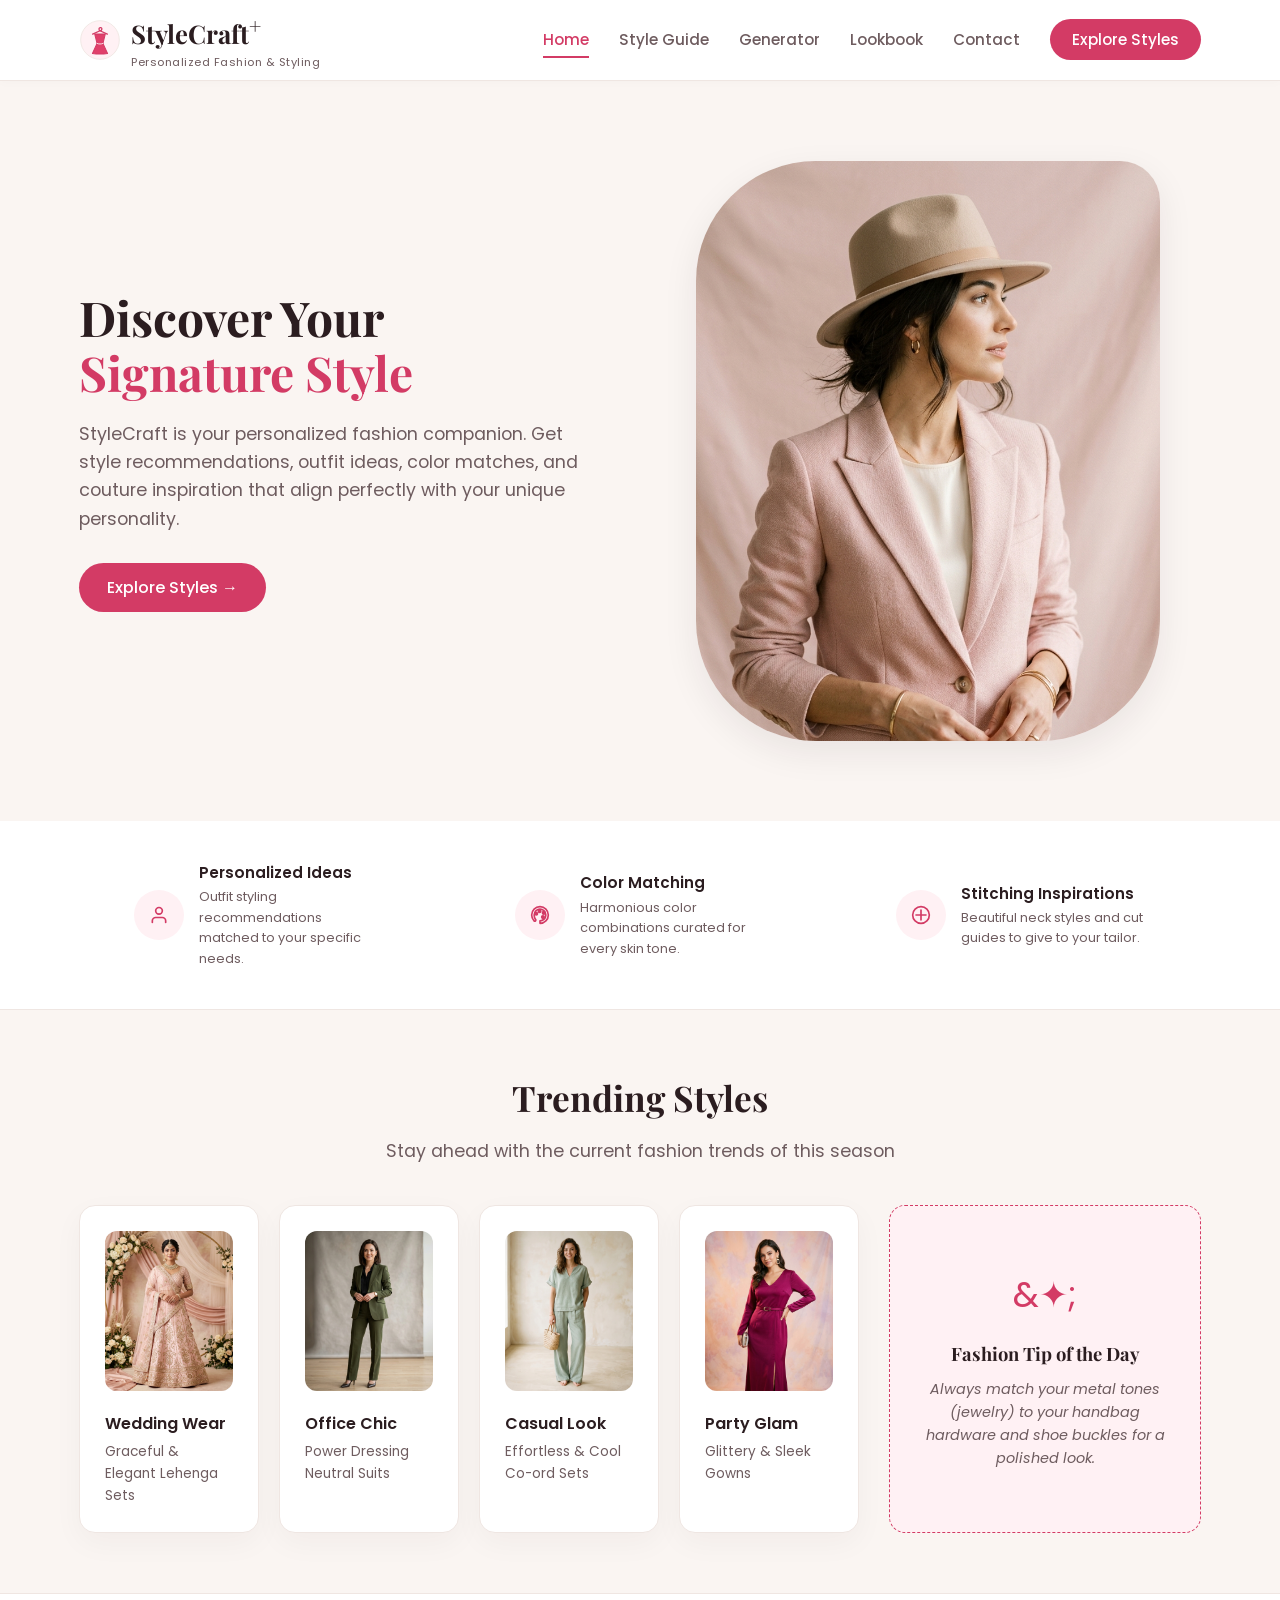
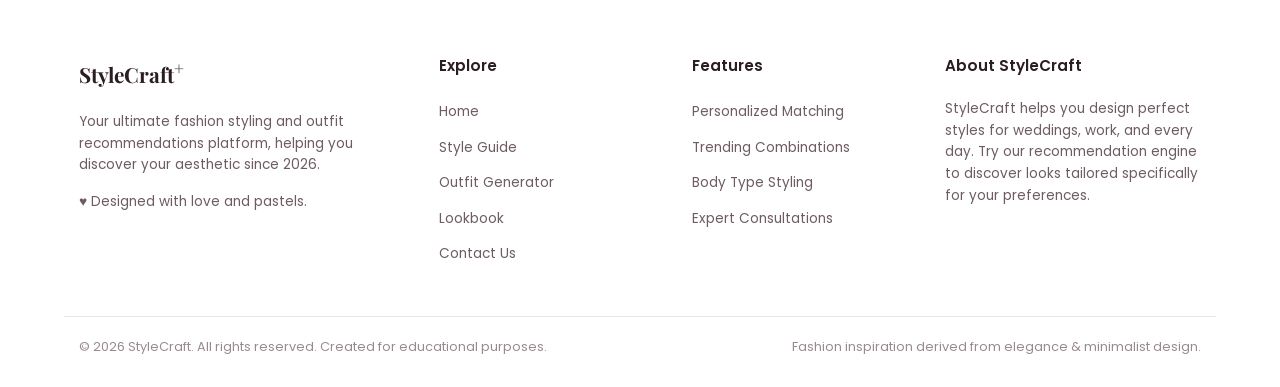
==== index.html @ 84de5fa7 "Initial homepage setup" ====
<!DOCTYPE html>
<html lang="en">
<head>
  <meta charset="UTF-8">
  <meta name="viewport" content="width=device-width, initial-scale=1.0">
  <meta name="description" content="Discover your signature style with StyleCraft. Explore personalized outfit ideas, seasonal fashion guides, and dynamic color combinations tailored for you.">
  <title>StyleCraft – Personalized Fashion & Styling Generator</title>
  
  <!-- Master Stylesheet Link -->
  <link rel="stylesheet" href="css/style.css">
</head>
<body>

  <!-- ==========================================
       HEADER & NAVIGATION
       ========================================== -->
  <header>
    <div class="container nav-container">
      <!-- Website Logo -->
      <a href="index.html" class="logo">
        <img src="images/logo.svg" alt="StyleCraft Logo" style="width: 42px; height: 42px; object-fit: contain;">
        <div class="logo-text">
          <h2>StyleCraft<sup>+</sup></h2>
          <span>Personalized Fashion & Styling</span>
        </div>
      </a>

      <!-- Desktop Navigation Menu -->
      <nav>
        <ul class="nav-menu">
          <li><a href="index.html" class="nav-link active">Home</a></li>
          <li><a href="style-guide.html" class="nav-link">Style Guide</a></li>
          <li><a href="generator.html" class="nav-link">Generator</a></li>
          <li><a href="lookbook.html" class="nav-link">Lookbook</a></li>
          <li><a href="contact.html" class="nav-link">Contact</a></li>
          <li><a href="generator.html" class="nav-cta">Explore Styles</a></li>
        </ul>
      </nav>

      <!-- Hamburger Icon for Mobile Screen Toggle -->
      <button class="hamburger" aria-label="Toggle menu">
        <span></span>
        <span></span>
        <span></span>
      </button>
    </div>
  </header>

  <!-- ==========================================
       HERO SECTION
       ========================================== -->
  <section class="hero">
    <div class="container grid-2">
      <!-- Left side text & introduction -->
      <div class="hero-content">
        <h1>Discover Your <br><span>Signature Style</span></h1>
        <p>StyleCraft is your personalized fashion companion. Get style recommendations, outfit ideas, color matches, and couture inspiration that align perfectly with your unique personality.</p>
        <a href="generator.html" class="btn">Explore Styles &rarr;</a>
      </div>

      <!-- Right side hero banner image -->
      <div class="hero-image-container">
        <div class="hero-image-bg"></div>
        <div class="hero-image">
          <img src="images/hero-model.png" alt="Elegant model wearing pastel pink fashion apparel">
        </div>
      </div>
    </div>
  </section>

  <!-- ==========================================
       FEATURES SECTION (THREE CARDS)
       ========================================== -->
  <section class="features-section">
    <div class="container">
      <div class="features-row">
        <!-- Feature 1 -->
        <div class="feature-item">
          <div class="feature-icon-box">
            <!-- Personalized/User icon -->
            <svg xmlns="http://www.w3.org/2000/svg" width="20" height="20" viewBox="0 0 24 24" fill="none" stroke="currentColor" stroke-width="2" stroke-linecap="round" stroke-linejoin="round">
              <path d="M20 21v-2a4 4 0 0 0-4-4H8a4 4 0 0 0-4 4v2"></path>
              <circle cx="12" cy="7" r="4"></circle>
            </svg>
          </div>
          <div class="feature-info">
            <h4>Personalized Ideas</h4>
            <p>Outfit styling recommendations matched to your specific needs.</p>
          </div>
        </div>

        <!-- Feature 2 -->
        <div class="feature-item">
          <div class="feature-icon-box">
            <!-- Palette icon -->
            <svg xmlns="http://www.w3.org/2000/svg" width="20" height="20" viewBox="0 0 24 24" fill="none" stroke="currentColor" stroke-width="2" stroke-linecap="round" stroke-linejoin="round">
              <path d="M12 22C17.5228 22 22 17.5228 22 12C22 6.47715 17.5228 2 12 2C6.47715 2 2 6.47715 2 12C2 14.7255 3.09032 17.1962 4.85857 19C5.34776 19.4892 6.1388 19.4892 6.62799 19C7.11719 18.5108 7.11719 17.7198 6.62799 17.2306C5.60254 16.2052 5 14.1685 5 12C5 8.13401 8.13401 5 12 5C15.866 5 19 8.13401 19 12C19 15.866 15.866 19 12 19V22Z"></path>
              <circle cx="7.5" cy="10.5" r="1.5" fill="currentColor"></circle>
              <circle cx="11.5" cy="7.5" r="1.5" fill="currentColor"></circle>
              <circle cx="16.5" cy="9.5" r="1.5" fill="currentColor"></circle>
              <circle cx="15.5" cy="14.5" r="1.5" fill="currentColor"></circle>
            </svg>
          </div>
          <div class="feature-info">
            <h4>Color Matching</h4>
            <p>Harmonious color combinations curated for every skin tone.</p>
          </div>
        </div>

        <!-- Feature 3 -->
        <div class="feature-item">
          <div class="feature-icon-box">
            <!-- Thread/Stitch needle icon -->
            <svg xmlns="http://www.w3.org/2000/svg" width="20" height="20" viewBox="0 0 24 24" fill="none" stroke="currentColor" stroke-width="2" stroke-linecap="round" stroke-linejoin="round">
              <path d="M12 22c5.523 0 10-4.477 10-10S17.523 2 12 2 2 6.477 2 12s4.477 10 10 10z"></path>
              <path d="M12 6v12M6 12h12"></path>
            </svg>
          </div>
          <div class="feature-info">
            <h4>Stitching Inspirations</h4>
            <p>Beautiful neck styles and cut guides to give to your tailor.</p>
          </div>
        </div>
      </div>
    </div>
  </section>

  <!-- ==========================================
       TRENDING STYLES & DAILY TIP SECTION
       ========================================== -->
  <section>
    <div class="container">
      <h2 class="section-title">Trending Styles</h2>
      <p class="section-subtitle">Stay ahead with the current fashion trends of this season</p>
      
      <div class="trending-container">
        <!-- 4 Cards Grid of Trending Outfits -->
        <div class="trending-grid">
          <!-- Card 1 (Wedding) -->
          <div class="card trending-card">
            <div class="card-img-wrapper">
              <img src="images/wedding.png" alt="Beautiful pastel wedding attire">
            </div>
            <h4>Wedding Wear</h4>
            <p>Graceful &amp; Elegant Lehenga Sets</p>
          </div>

          <!-- Card 2 (Office) -->
          <div class="card trending-card">
            <div class="card-img-wrapper">
              <img src="images/office.png" alt="Smart casual professional suit">
            </div>
            <h4>Office Chic</h4>
            <p>Power Dressing Neutral Suits</p>
          </div>

          <!-- Card 3 (Casual) -->
          <div class="card trending-card">
            <div class="card-img-wrapper">
              <img src="images/casual.png" alt="Trendy everyday casual top and pants">
            </div>
            <h4>Casual Look</h4>
            <p>Effortless &amp; Cool Co-ord Sets</p>
          </div>

          <!-- Card 4 (Party) -->
          <div class="card trending-card">
            <div class="card-img-wrapper">
              <img src="images/party.png" alt="Gorgeous dark dress for cocktail party">
            </div>
            <h4>Party Glam</h4>
            <p>Glittery &amp; Sleek Gowns</p>
          </div>
        </div>

        <!-- Fashion Tip of the Day Dynamic Widget -->
        <div class="tip-widget">
          <div class="tip-icon">&✦;</div>
          <h4>Fashion Tip of the Day</h4>
          <p id="random-tip-text" class="tip-content">Loading your styling advice...</p>
        </div>
      </div>
    </div>
  </section>

  <!-- ==========================================
       FOOTER
       ========================================== -->
  <footer>
    <div class="container footer-grid">
      <!-- Brand Info -->
      <div class="footer-col">
        <h3>StyleCraft<sup>+</sup></h3>
        <p>Your ultimate fashion styling and outfit recommendations platform, helping you discover your aesthetic since 2026.</p>
        <p>&hearts; Designed with love and pastels.</p>
      </div>

      <!-- Quick Navigation links -->
      <div class="footer-col">
        <h4>Explore</h4>
        <ul class="footer-links">
          <li><a href="index.html">Home</a></li>
          <li><a href="style-guide.html">Style Guide</a></li>
          <li><a href="generator.html">Outfit Generator</a></li>
          <li><a href="lookbook.html">Lookbook</a></li>
          <li><a href="contact.html">Contact Us</a></li>
        </ul>
      </div>

      <!-- Features links -->
      <div class="footer-col">
        <h4>Features</h4>
        <ul class="footer-links">
          <li><a href="generator.html">Personalized Matching</a></li>
          <li><a href="lookbook.html">Trending Combinations</a></li>
          <li><a href="style-guide.html">Body Type Styling</a></li>
          <li><a href="contact.html">Expert Consultations</a></li>
        </ul>
      </div>

      <!-- Sub-tagline block -->
      <div class="footer-col">
        <h4>About StyleCraft</h4>
        <p>StyleCraft helps you design perfect styles for weddings, work, and every day. Try our recommendation engine to discover looks tailored specifically for your preferences.</p>
      </div>
    </div>

    <!-- Bottom copyrights row -->
    <div class="container footer-bottom">
      <p>&copy; 2026 StyleCraft. All rights reserved. Created for educational purposes.</p>
      <p>Fashion inspiration derived from elegance &amp; minimalist design.</p>
    </div>
  </footer>

  <!-- Link to external JS code -->
  <script src="js/script.js"></script>
</body>
</html>
---- css/style.css ----
/* 
  StyleCraft – Personalized Fashion & Styling Generator
  Master Stylesheet (Student-Level, Clean, CSS Variables)
*/

/* --- Google Fonts Import --- */
@import url('https://fonts.googleapis.com/css2?family=Playfair+Display:ital,wght@0,400..900;1,400..900&family=Poppins:wght@300;400;500;600;700&display=swap');

/* --- Root Variables --- */
:root {
  /* Colors */
  --primary-pink: #D33B65;
  --primary-pink-hover: #B82E52;
  --bg-cream: #FAF5F2;
  --bg-white: #FFFFFF;
  --bg-light-pink: #FFF1F4;
  --border-color: #EFE6E2;
  --text-dark: #2B1D20;
  --text-medium: #6E5C5F;
  --text-light: #9B8A8D;
  
  /* Soft Pastel Colors for Swatches */
  --pastel-pink: #F9D9E2;
  --pastel-lavender: #E6DFF2;
  --pastel-beige: #F2EBE1;
  --pastel-sage: #E2ECE4;
  --pastel-navy: #1F2E3D;
  
  /* Fonts */
  --font-serif: 'Playfair Display', Georgia, serif;
  --font-sans: 'Poppins', Helvetica, Arial, sans-serif;
  
  /* Spacing & Transitions */
  --transition-smooth: all 0.3s ease;
  --shadow-subtle: 0 10px 30px rgba(43, 29, 32, 0.04);
  --shadow-medium: 0 12px 35px rgba(43, 29, 32, 0.08);
}

/* --- Base & Reset Styles --- */
* {
  box-sizing: border-box;
  margin: 0;
  padding: 0;
}

body {
  font-family: var(--font-sans);
  background-color: var(--bg-cream);
  color: var(--text-dark);
  line-height: 1.6;
  font-size: 16px;
  overflow-x: hidden;
}

a {
  text-decoration: none;
  color: inherit;
  transition: var(--transition-smooth);
}

img {
  max-width: 100%;
  height: auto;
  display: block;
}

button, select, input, textarea {
  font-family: inherit;
  font-size: inherit;
  outline: none;
}

/* --- Layout Structure --- */
.container {
  width: 90%;
  max-width: 1200px;
  margin: 0 auto;
  padding: 0 15px;
}

section {
  padding: 60px 0;
}

/* --- Typography --- */
h1, h2, h3, h4, h5, h6 {
  font-family: var(--font-serif);
  font-weight: 700;
  color: var(--text-dark);
  margin-bottom: 15px;
}

.section-title {
  text-align: center;
  font-size: 2.2rem;
  margin-bottom: 10px;
}

.section-subtitle {
  text-align: center;
  font-size: 1.1rem;
  color: var(--text-medium);
  margin-bottom: 40px;
}

/* --- Header & Navigation --- */
header {
  background-color: var(--bg-white);
  border-bottom: 1px solid var(--border-color);
  position: sticky;
  top: 0;
  z-index: 1000;
  box-shadow: 0 2px 10px rgba(0, 0, 0, 0.02);
}

.nav-container {
  display: flex;
  justify-content: space-between;
  align-items: center;
  height: 80px;
}

/* Logo Design */
.logo {
  display: flex;
  align-items: center;
  gap: 10px;
}

.logo-icon {
  width: 40px;
  height: 40px;
  background-color: var(--bg-light-pink);
  border-radius: 50%;
  display: flex;
  align-items: center;
  justify-content: center;
  color: var(--primary-pink);
}

.logo-text h2 {
  font-family: var(--font-serif);
  font-size: 1.6rem;
  margin-bottom: 0;
  color: var(--text-dark);
}

.logo-text span {
  font-size: 0.7rem;
  color: var(--text-medium);
  letter-spacing: 0.5px;
  display: block;
}

/* Desktop Navigation Menu */
.nav-menu {
  display: flex;
  align-items: center;
  list-style: none;
  gap: 30px;
}

.nav-link {
  font-size: 0.95rem;
  font-weight: 500;
  color: var(--text-medium);
  padding: 8px 0;
  position: relative;
}

.nav-link:hover, .nav-link.active {
  color: var(--primary-pink);
}

.nav-link::after {
  content: '';
  position: absolute;
  bottom: 0;
  left: 0;
  width: 0;
  height: 2px;
  background-color: var(--primary-pink);
  transition: var(--transition-smooth);
}

.nav-link:hover::after, .nav-link.active::after {
  width: 100%;
}

.nav-cta {
  background-color: var(--primary-pink);
  color: var(--bg-white);
  padding: 10px 22px;
  border-radius: 25px;
  font-weight: 500;
  font-size: 0.95rem;
}

.nav-cta:hover {
  background-color: var(--primary-pink-hover);
  transform: translateY(-2px);
}

/* Mobile Hamburger Menu */
.hamburger {
  display: none;
  flex-direction: column;
  cursor: pointer;
  gap: 5px;
  background: transparent;
  border: none;
  padding: 5px;
}

.hamburger span {
  display: block;
  width: 25px;
  height: 2px;
  background-color: var(--text-dark);
  transition: var(--transition-smooth);
}

/* --- Common Components & UI Elements --- */

/* Buttons */
.btn {
  display: inline-block;
  background-color: var(--primary-pink);
  color: var(--bg-white);
  padding: 12px 28px;
  border-radius: 30px;
  font-weight: 500;
  border: none;
  cursor: pointer;
  transition: var(--transition-smooth);
  text-align: center;
}

.btn:hover {
  background-color: var(--primary-pink-hover);
  transform: translateY(-2px);
  box-shadow: 0 4px 15px rgba(211, 59, 101, 0.2);
}

.btn-secondary {
  background-color: transparent;
  color: var(--primary-pink);
  border: 2px solid var(--primary-pink);
}

.btn-secondary:hover {
  background-color: var(--bg-light-pink);
  color: var(--primary-pink-hover);
  box-shadow: none;
}

/* Cards */
.card {
  background-color: var(--bg-white);
  border-radius: 16px;
  border: 1px solid var(--border-color);
  padding: 25px;
  box-shadow: var(--shadow-subtle);
  transition: var(--transition-smooth);
}

.card:hover {
  transform: translateY(-5px);
  box-shadow: var(--shadow-medium);
}

/* Image Wrappers */
.card-img-wrapper {
  border-radius: 12px;
  overflow: hidden;
  margin-bottom: 20px;
  position: relative;
  background-color: var(--bg-cream);
  aspect-ratio: 4 / 5;
}

.card-img-wrapper img {
  width: 100%;
  height: 100%;
  object-fit: cover;
  transition: var(--transition-smooth);
}

.card:hover .card-img-wrapper img {
  transform: scale(1.05);
}

/* Grid Layouts */
.grid-2 {
  display: grid;
  grid-template-columns: repeat(2, 1fr);
  gap: 30px;
  align-items: center;
}

.grid-3 {
  display: grid;
  grid-template-columns: repeat(3, 1fr);
  gap: 30px;
}

.grid-4 {
  display: grid;
  grid-template-columns: repeat(4, 1fr);
  gap: 20px;
}

/* --- Page Specific Styles --- */

/* 1. Home Page */
.hero {
  background-color: var(--bg-cream);
  padding: 80px 0;
  overflow: hidden;
}

.hero-content h1 {
  font-size: 3rem;
  line-height: 1.15;
  margin-bottom: 20px;
}

.hero-content h1 span {
  color: var(--primary-pink);
}

.hero-content p {
  color: var(--text-medium);
  font-size: 1.1rem;
  margin-bottom: 30px;
  max-width: 500px;
}

.hero-image-container {
  position: relative;
  display: flex;
  justify-content: center;
}

.hero-image-bg {
  position: absolute;
  top: 10%;
  left: 10%;
  width: 80%;
  height: 80%;
  background-color: var(--pastel-pink);
  border-radius: 100px 30px 100px 100px;
  z-index: 1;
  opacity: 0.6;
}

.hero-image {
  position: relative;
  z-index: 2;
  border-radius: 120px 40px 120px 120px;
  overflow: hidden;
  box-shadow: var(--shadow-medium);
  width: 85%;
  aspect-ratio: 4 / 5;
}

.hero-image img {
  width: 100%;
  height: 100%;
  object-fit: cover;
}

/* Feature Row Icons Styling */
.features-section {
  background-color: var(--bg-white);
  padding: 40px 0;
  border-bottom: 1px solid var(--border-color);
}

.features-row {
  display: flex;
  justify-content: space-around;
  flex-wrap: wrap;
  gap: 20px;
}

.feature-item {
  display: flex;
  align-items: center;
  gap: 15px;
  flex: 1 1 200px;
  max-width: 250px;
}

.feature-icon-box {
  width: 50px;
  height: 50px;
  border-radius: 50%;
  background-color: var(--bg-light-pink);
  display: flex;
  align-items: center;
  justify-content: center;
  color: var(--primary-pink);
  font-size: 1.2rem;
  flex-shrink: 0;
}

.feature-info h4 {
  font-family: var(--font-sans);
  font-size: 0.95rem;
  margin-bottom: 2px;
  font-weight: 600;
}

.feature-info p {
  font-size: 0.8rem;
  color: var(--text-medium);
}

/* Trending Section Styling */
.trending-container {
  display: grid;
  grid-template-columns: 3fr 1.2fr;
  gap: 30px;
}

.trending-grid {
  display: grid;
  grid-template-columns: repeat(4, 1fr);
  gap: 20px;
}

.trending-card .card-img-wrapper {
  aspect-ratio: 4 / 5;
}

.trending-card h4 {
  font-family: var(--font-sans);
  font-size: 1rem;
  margin-bottom: 5px;
  font-weight: 600;
}

.trending-card p {
  font-size: 0.85rem;
  color: var(--text-medium);
}

/* Fashion Tip Widget (Home) */
.tip-widget {
  background-color: var(--bg-light-pink);
  border: 1px dashed var(--primary-pink);
  border-radius: 16px;
  padding: 30px 25px;
  display: flex;
  flex-direction: column;
  align-items: center;
  text-align: center;
  justify-content: center;
  height: 100%;
  min-height: 250px;
}

.tip-icon {
  font-size: 2.2rem;
  color: var(--primary-pink);
  margin-bottom: 15px;
}

.tip-widget h4 {
  font-size: 1.15rem;
  margin-bottom: 10px;
}

.tip-content {
  font-size: 0.9rem;
  color: var(--text-medium);
  font-style: italic;
}

/* 2. Style Guide Page */
.guide-section-title {
  position: relative;
  font-size: 1.8rem;
  margin-top: 20px;
  margin-bottom: 30px;
  padding-left: 15px;
}

.guide-section-title::before {
  content: '';
  position: absolute;
  left: 0;
  top: 50%;
  transform: translateY(-50%);
  width: 5px;
  height: 25px;
  background-color: var(--primary-pink);
  border-radius: 2px;
}

.body-shape-card {
  text-align: center;
  padding: 20px;
}

.body-shape-svg {
  width: 80px;
  height: 120px;
  margin: 0 auto 15px;
  display: flex;
  justify-content: center;
  align-items: center;
}

.body-shape-card h4 {
  font-family: var(--font-sans);
  font-size: 1.05rem;
  font-weight: 600;
  margin-bottom: 8px;
}

.body-shape-card p {
  font-size: 0.85rem;
  color: var(--text-medium);
}

.horizontal-tips-grid {
  display: grid;
  grid-template-columns: repeat(4, 1fr);
  gap: 20px;
  margin-top: 20px;
}

.horiz-tip-card {
  display: flex;
  align-items: flex-start;
  gap: 15px;
  padding: 20px;
}

.horiz-tip-card .tip-num {
  font-family: var(--font-serif);
  font-size: 2rem;
  color: var(--primary-pink);
  font-weight: bold;
  line-height: 1;
}

.horiz-tip-card p {
  font-size: 0.85rem;
  color: var(--text-medium);
}

/* 3. Style Generator Page */
.generator-layout {
  display: grid;
  grid-template-columns: 1fr 1.5fr;
  gap: 40px;
  align-items: start;
}

.form-group {
  margin-bottom: 20px;
}

.form-group label {
  display: block;
  font-size: 0.9rem;
  font-weight: 600;
  margin-bottom: 8px;
  color: var(--text-dark);
}

.form-select {
  width: 100%;
  padding: 12px 15px;
  border-radius: 8px;
  border: 1px solid var(--border-color);
  background-color: var(--bg-white);
  color: var(--text-dark);
  font-size: 0.95rem;
  cursor: pointer;
  appearance: none;
  background-image: url("data:image/svg+xml;charset=UTF-8,%3Csvg xmlns='http://www.w3.org/2000/svg' width='24' height='24' viewBox='0 0 24 24' fill='none' stroke='%236E5C5F' stroke-width='2' stroke-linecap='round' stroke-linejoin='round'%3E%3Cpolyline points='6 9 12 15 18 9'%3E%3C/polyline%3E%3C/svg%3E");
  background-repeat: no-repeat;
  background-position: right 15px center;
  background-size: 16px;
  transition: var(--transition-smooth);
}

.form-select:focus {
  border-color: var(--primary-pink);
  box-shadow: 0 0 0 3px rgba(211, 59, 101, 0.1);
}

/* Results Display Card */
.results-card {
  min-height: 440px;
  display: flex;
  flex-direction: column;
  justify-content: center;
  background-color: var(--bg-white);
}

.placeholder-results {
  text-align: center;
  padding: 40px 20px;
}

.placeholder-results-icon {
  font-size: 3rem;
  color: var(--text-light);
  margin-bottom: 15px;
}

.placeholder-results p {
  color: var(--text-medium);
  font-size: 1rem;
}

/* Active generated layout */
.generated-content {
  display: grid;
  grid-template-columns: 1fr 1.2fr;
  gap: 30px;
}

.generated-image-box {
  border-radius: 12px;
  overflow: hidden;
  aspect-ratio: 4 / 5;
  background-color: var(--bg-cream);
  border: 1px solid var(--border-color);
}

.generated-image-box img {
  width: 100%;
  height: 100%;
  object-fit: cover;
}

.generated-details h3 {
  font-size: 1.6rem;
  color: var(--primary-pink);
  margin-bottom: 20px;
  border-bottom: 2px solid var(--bg-light-pink);
  padding-bottom: 10px;
}

.detail-row {
  margin-bottom: 15px;
}

.detail-row h4 {
  font-family: var(--font-sans);
  font-size: 0.85rem;
  text-transform: uppercase;
  color: var(--text-light);
  letter-spacing: 0.5px;
  margin-bottom: 4px;
}

.detail-row p {
  font-size: 1rem;
  color: var(--text-dark);
  font-weight: 500;
}

/* Color Swatches inside results */
.color-swatches {
  display: flex;
  gap: 8px;
  margin-top: 5px;
}

.color-circle {
  width: 24px;
  height: 24px;
  border-radius: 50%;
  border: 1px solid rgba(0, 0, 0, 0.1);
}

.tip-banner {
  margin-top: 25px;
  padding: 12px 18px;
  background-color: var(--bg-light-pink);
  border-left: 4px solid var(--primary-pink);
  border-radius: 0 8px 8px 0;
  font-size: 0.85rem;
  color: var(--text-medium);
}

/* 4. Lookbook Page */
.swatch-grid {
  display: grid;
  grid-template-columns: repeat(4, 1fr);
  gap: 20px;
}

.swatch-card {
  background: var(--bg-white);
  padding: 15px;
  border-radius: 12px;
  border: 1px solid var(--border-color);
  text-align: center;
  box-shadow: var(--shadow-subtle);
}

.swatch-display {
  height: 90px;
  border-radius: 8px;
  display: flex;
  margin-bottom: 12px;
  overflow: hidden;
  border: 1px solid var(--border-color);
}

.swatch-half {
  flex: 1;
}

.swatch-card h4 {
  font-family: var(--font-sans);
  font-size: 0.9rem;
  margin-bottom: 4px;
}

.swatch-card p {
  font-size: 0.75rem;
  color: var(--text-light);
}

.seasonal-grid {
  display: grid;
  grid-template-columns: repeat(4, 1fr);
  gap: 20px;
}

.season-card {
  padding: 25px;
  text-align: center;
  border-radius: 16px;
}

.season-card.summer { background-color: var(--pastel-pink); }
.season-card.monsoon { background-color: var(--pastel-lavender); }
.season-card.autumn { background-color: var(--pastel-beige); }
.season-card.winter { background-color: var(--pastel-sage); }

.season-card h3 {
  font-size: 1.4rem;
  margin-bottom: 10px;
}

.season-card p {
  font-size: 0.85rem;
  color: var(--text-medium);
}

/* 5. Contact Page */
.contact-layout {
  display: grid;
  grid-template-columns: 1.2fr 1fr;
  gap: 40px;
  align-items: start;
}

.form-input, .form-textarea {
  width: 100%;
  padding: 12px 15px;
  border-radius: 8px;
  border: 1px solid var(--border-color);
  background-color: var(--bg-white);
  color: var(--text-dark);
  font-size: 0.95rem;
  transition: var(--transition-smooth);
}

.form-input:focus, .form-textarea:focus {
  border-color: var(--primary-pink);
  box-shadow: 0 0 0 3px rgba(211, 59, 101, 0.1);
}

.form-textarea {
  resize: vertical;
  min-height: 120px;
}

/* Contact Validation Errors & Success */
.error-msg {
  color: var(--primary-pink);
  font-size: 0.8rem;
  margin-top: 4px;
  display: none;
}

.form-group.has-error .error-msg {
  display: block;
}

.form-group.has-error .form-input,
.form-group.has-error .form-select,
.form-group.has-error .form-textarea {
  border-color: var(--primary-pink);
  background-color: var(--bg-light-pink);
}

.form-success-banner {
  display: none;
  background-color: #EBF8F2;
  border: 1px solid #C2EDD6;
  border-left: 5px solid #2ECC71;
  color: #27AE60;
  padding: 15px;
  border-radius: 8px;
  margin-bottom: 20px;
  font-size: 0.95rem;
}

/* Checklist Styling */
.checklist {
  list-style: none;
  margin-bottom: 30px;
}

.checklist-item {
  display: flex;
  align-items: center;
  gap: 12px;
  margin-bottom: 12px;
  font-size: 0.95rem;
}

.checklist-icon {
  color: var(--primary-pink);
  font-weight: bold;
}

/* Collapsible FAQ Accordion */
.faq-container {
  margin-bottom: 30px;
}

.faq-item {
  border-bottom: 1px solid var(--border-color);
  padding: 15px 0;
}

.faq-header {
  display: flex;
  justify-content: space-between;
  align-items: center;
  cursor: pointer;
  padding: 5px 0;
}

.faq-header h4 {
  font-family: var(--font-sans);
  font-size: 0.95rem;
  margin-bottom: 0;
  font-weight: 600;
  transition: var(--transition-smooth);
}

.faq-icon {
  font-size: 1rem;
  color: var(--text-medium);
  transition: transform 0.3s ease;
}

.faq-body {
  max-height: 0;
  overflow: hidden;
  transition: max-height 0.3s ease-out;
}

.faq-body p {
  padding-top: 10px;
  font-size: 0.85rem;
  color: var(--text-medium);
}

.faq-item.active .faq-header h4 {
  color: var(--primary-pink);
}

.faq-item.active .faq-icon {
  transform: rotate(45deg);
  color: var(--primary-pink);
}

.faq-item.active .faq-body {
  max-height: 200px;
  transition: max-height 0.3s ease-in;
}

/* Social icons links */
.social-links {
  display: flex;
  gap: 15px;
  margin-top: 10px;
}

.social-icon {
  width: 40px;
  height: 40px;
  border-radius: 50%;
  background-color: var(--bg-white);
  border: 1px solid var(--border-color);
  color: var(--text-dark);
  display: flex;
  align-items: center;
  justify-content: center;
  transition: var(--transition-smooth);
}

.social-icon:hover {
  background-color: var(--primary-pink);
  color: var(--bg-white);
  border-color: var(--primary-pink);
  transform: translateY(-3px);
}

/* --- Footer --- */
footer {
  background-color: var(--bg-white);
  border-top: 1px solid var(--border-color);
  padding: 60px 0 30px;
}

.footer-grid {
  display: grid;
  grid-template-columns: 1.5fr 1fr 1fr 1.2fr;
  gap: 40px;
  margin-bottom: 40px;
}

.footer-col h3 {
  font-size: 1.3rem;
  margin-bottom: 20px;
}

.footer-col h4 {
  font-family: var(--font-sans);
  font-size: 0.95rem;
  font-weight: 600;
  margin-bottom: 20px;
}

.footer-col p {
  font-size: 0.85rem;
  color: var(--text-medium);
  margin-bottom: 15px;
}

.footer-links {
  list-style: none;
}

.footer-links li {
  margin-bottom: 10px;
}

.footer-links a {
  font-size: 0.85rem;
  color: var(--text-medium);
}

.footer-links a:hover {
  color: var(--primary-pink);
  padding-left: 5px;
}

.footer-bottom {
  border-top: 1px solid var(--border-color);
  padding-top: 20px;
  display: flex;
  justify-content: space-between;
  align-items: center;
  flex-wrap: wrap;
  gap: 15px;
}

.footer-bottom p {
  font-size: 0.8rem;
  color: var(--text-light);
}

/* --- RESPONSIVE MEDIA QUERIES --- */

/* Tablet Layout (under 1024px) */
@media (max-width: 1024px) {
  .grid-4, .swatch-grid, .seasonal-grid {
    grid-template-columns: repeat(2, 1fr);
  }
  
  .trending-container {
    grid-template-columns: 1fr;
  }
  
  .trending-grid {
    grid-template-columns: repeat(2, 1fr);
  }
  
  .horizontal-tips-grid {
    grid-template-columns: repeat(2, 1fr);
  }
  
  .generator-layout {
    grid-template-columns: 1fr;
  }
  
  .contact-layout {
    grid-template-columns: 1fr;
    gap: 50px;
  }
  
  .footer-grid {
    grid-template-columns: repeat(2, 1fr);
  }
}

/* Mobile-first Menu & Layouts (under 768px) */
@media (max-width: 768px) {
  body {
    font-size: 15px;
  }
  
  section {
    padding: 40px 0;
  }
  
  .grid-2, .grid-3 {
    grid-template-columns: 1fr;
  }
  
  .hero {
    padding: 40px 0;
  }
  
  .hero-content {
    text-align: center;
    margin-bottom: 40px;
  }
  
  .hero-content p {
    margin: 0 auto 25px;
  }
  
  .hero-image-container {
    width: 80%;
    margin: 0 auto;
  }
  
  .section-title {
    font-size: 1.8rem;
  }
  
  /* Hamburger Navigation Menu Toggle */
  .hamburger {
    display: flex;
  }
  
  .nav-menu {
    position: fixed;
    top: 80px;
    left: -100%;
    width: 100%;
    height: calc(100vh - 80px);
    background-color: var(--bg-white);
    flex-direction: column;
    align-items: center;
    justify-content: flex-start;
    padding-top: 40px;
    gap: 30px;
    transition: left 0.4s ease;
    box-shadow: 0 10px 15px rgba(0,0,0,0.05);
    z-index: 999;
  }
  
  .nav-menu.active {
    left: 0;
  }
  
  .nav-menu li {
    width: 80%;
    text-align: center;
  }
  
  .nav-link {
    font-size: 1.1rem;
    display: block;
    padding: 10px 0;
  }
  
  .nav-cta {
    display: inline-block;
    width: 100%;
    margin-top: 10px;
  }
  
  /* Collapsing Hamburger Transforms */
  .hamburger.active span:nth-child(1) {
    transform: rotate(45deg) translate(5px, 5px);
  }
  
  .hamburger.active span:nth-child(2) {
    opacity: 0;
  }
  
  .hamburger.active span:nth-child(3) {
    transform: rotate(-45deg) translate(5px, -5px);
  }

  .generated-content {
    grid-template-columns: 1fr;
  }
}

/* Mini Mobile Devices (under 480px) */
@media (max-width: 480px) {
  .grid-4, .trending-grid, .swatch-grid, .seasonal-grid, .horizontal-tips-grid {
    grid-template-columns: 1fr;
  }
  
  .hero-content h1 {
    font-size: 2.2rem;
  }
  
  .footer-grid {
    grid-template-columns: 1fr;
  }
  
  .footer-bottom {
    flex-direction: column;
    text-align: center;
  }
}
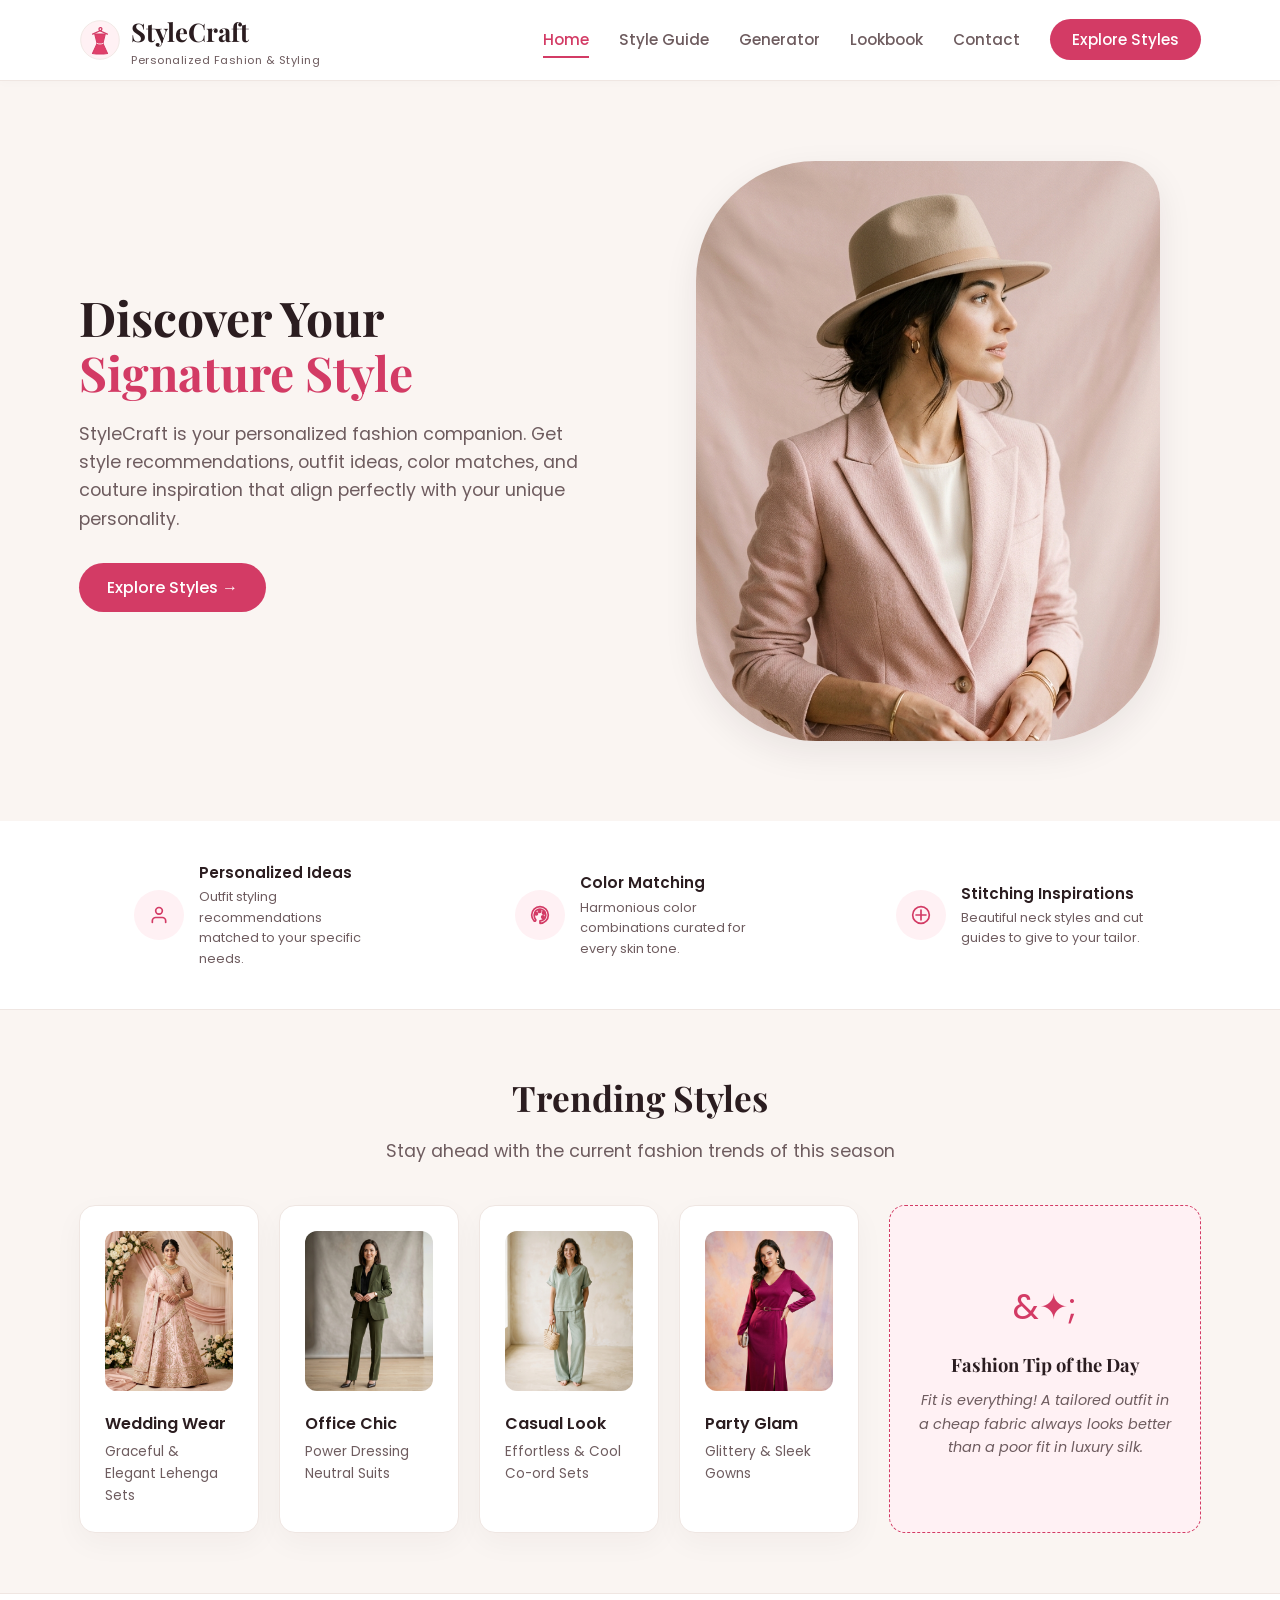
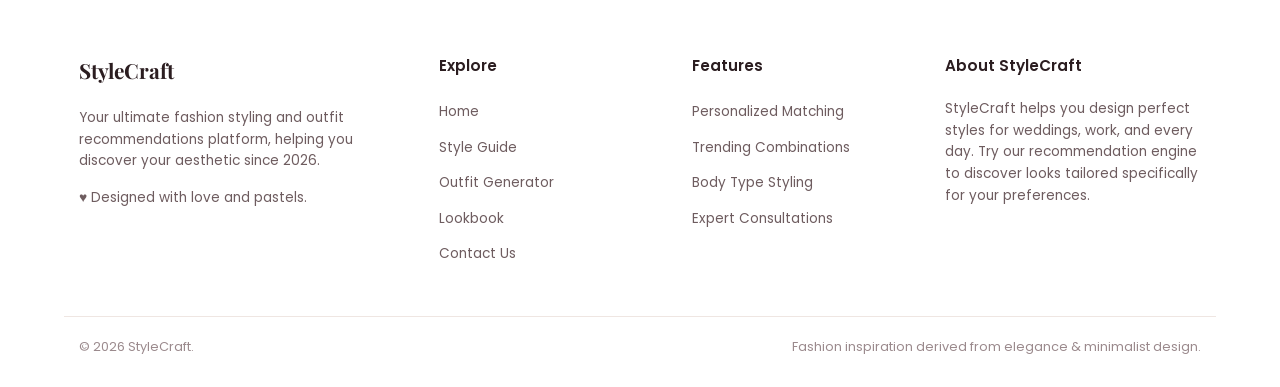
==== commit 652be8c7: "Updated homepage branding and content" ====
--- a/index.html
+++ b/index.html
@@ -20,7 +20,7 @@
       <a href="index.html" class="logo">
         <img src="images/logo.svg" alt="StyleCraft Logo" style="width: 42px; height: 42px; object-fit: contain;">
         <div class="logo-text">
-          <h2>StyleCraft<sup>+</sup></h2>
+          <h2>StyleCraft</h2>
           <span>Personalized Fashion & Styling</span>
         </div>
       </a>
@@ -190,7 +190,7 @@
     <div class="container footer-grid">
       <!-- Brand Info -->
       <div class="footer-col">
-        <h3>StyleCraft<sup>+</sup></h3>
+        <h3>StyleCraft</h3>
         <p>Your ultimate fashion styling and outfit recommendations platform, helping you discover your aesthetic since 2026.</p>
         <p>&hearts; Designed with love and pastels.</p>
       </div>
@@ -227,7 +227,7 @@
 
     <!-- Bottom copyrights row -->
     <div class="container footer-bottom">
-      <p>&copy; 2026 StyleCraft. All rights reserved. Created for educational purposes.</p>
+      <p>&copy; 2026 StyleCraft.</p>
       <p>Fashion inspiration derived from elegance &amp; minimalist design.</p>
     </div>
   </footer>
